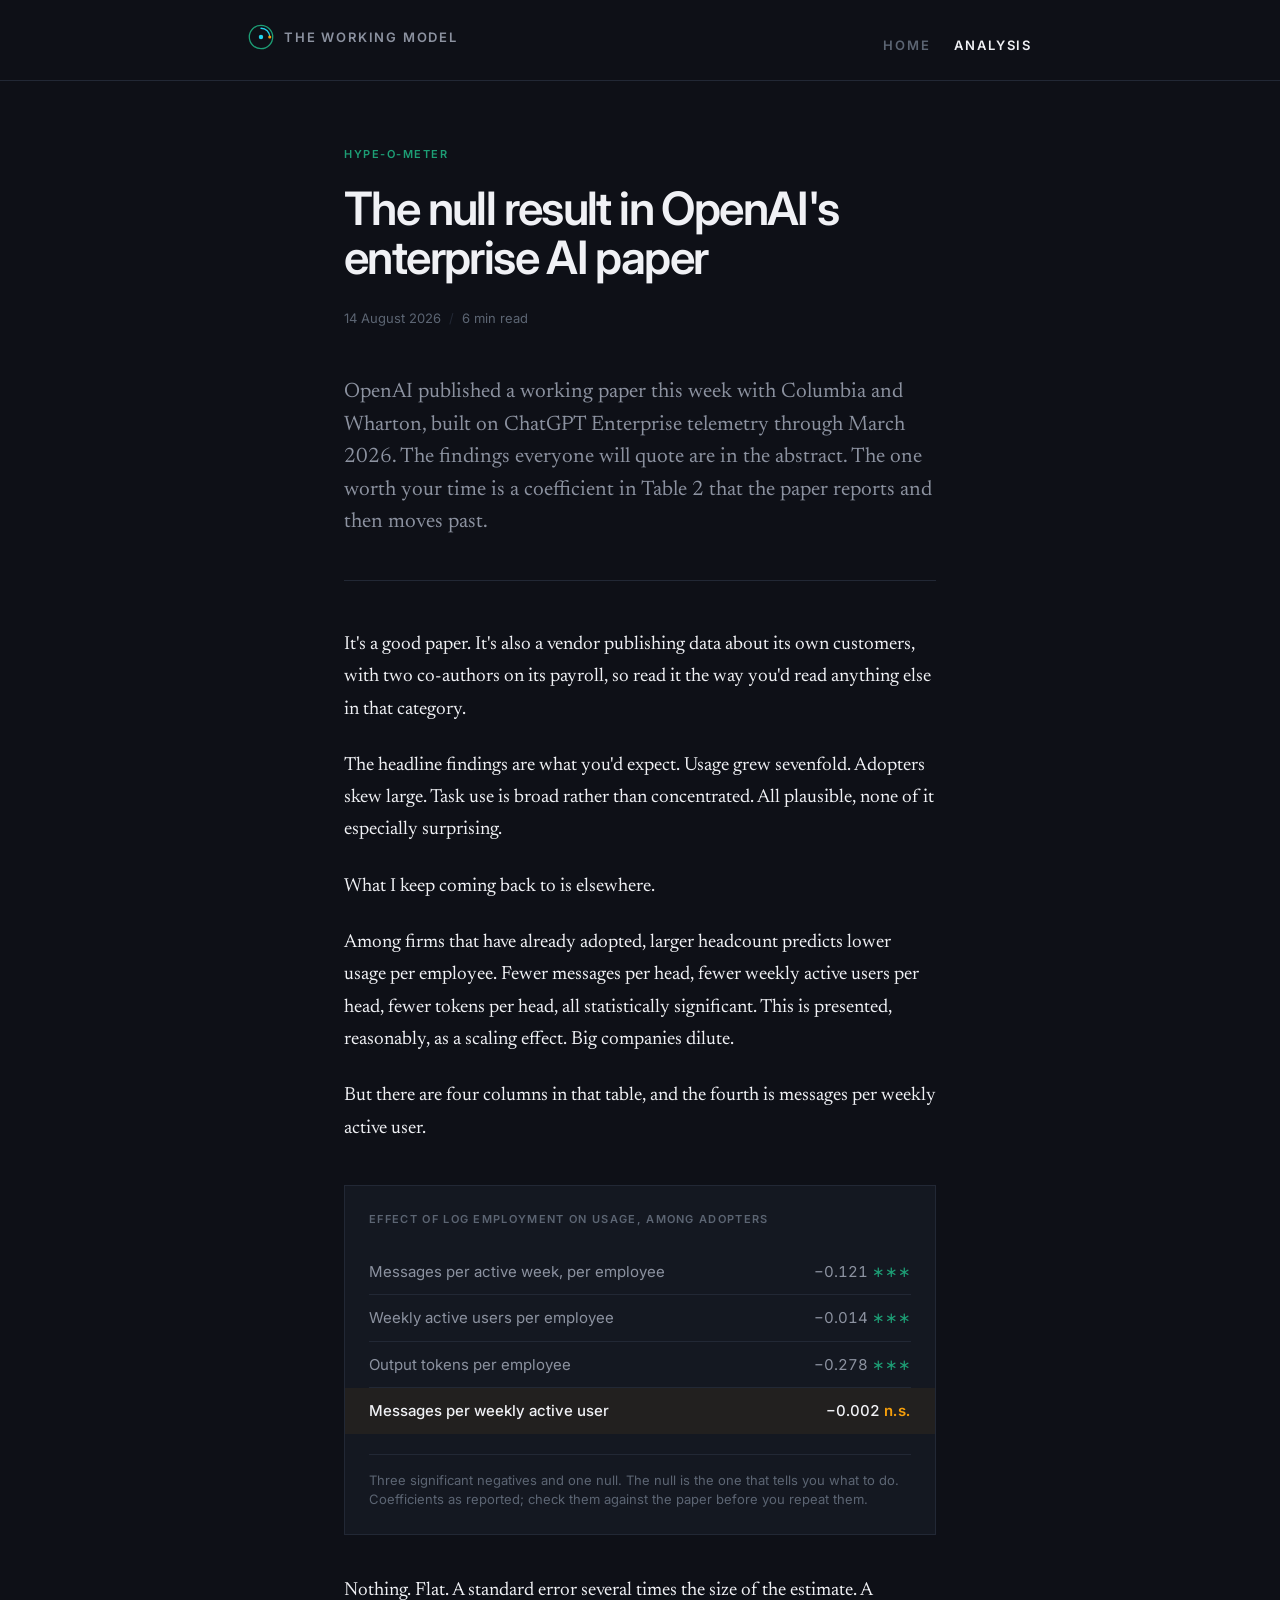
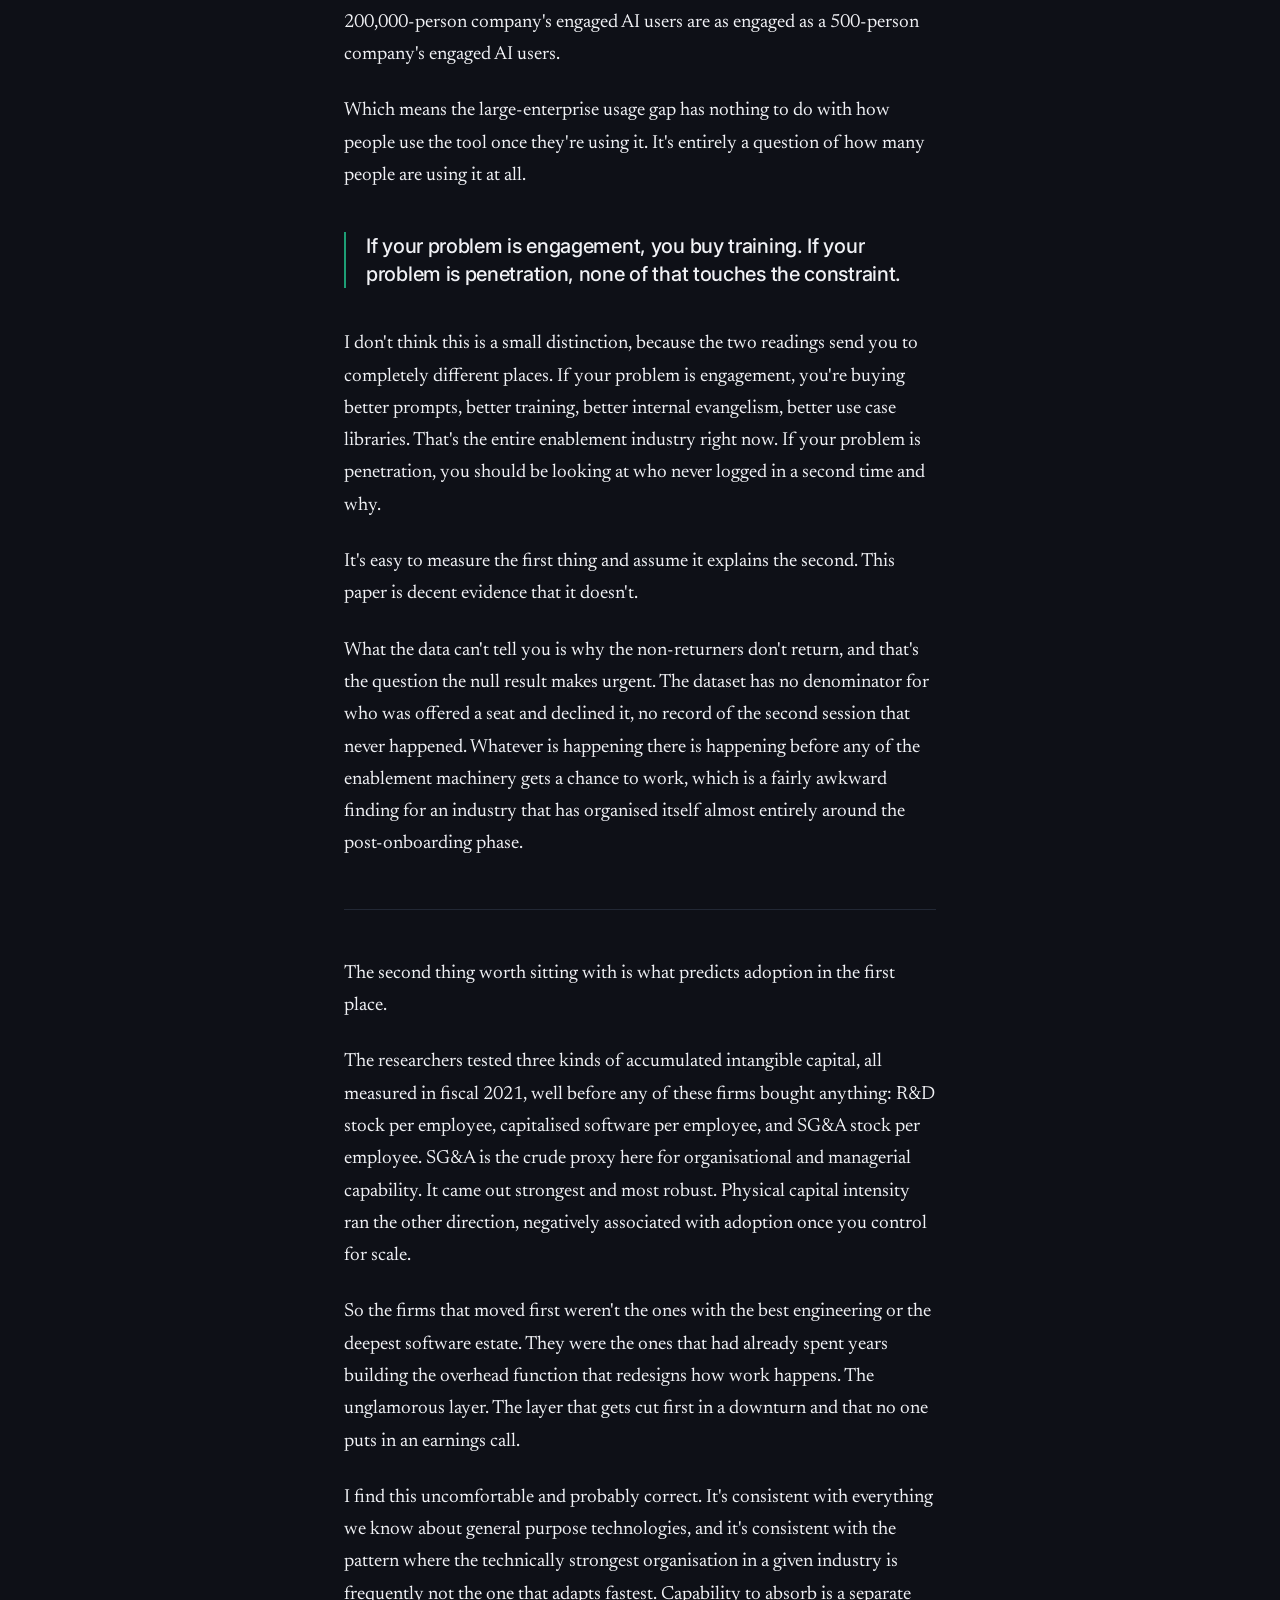
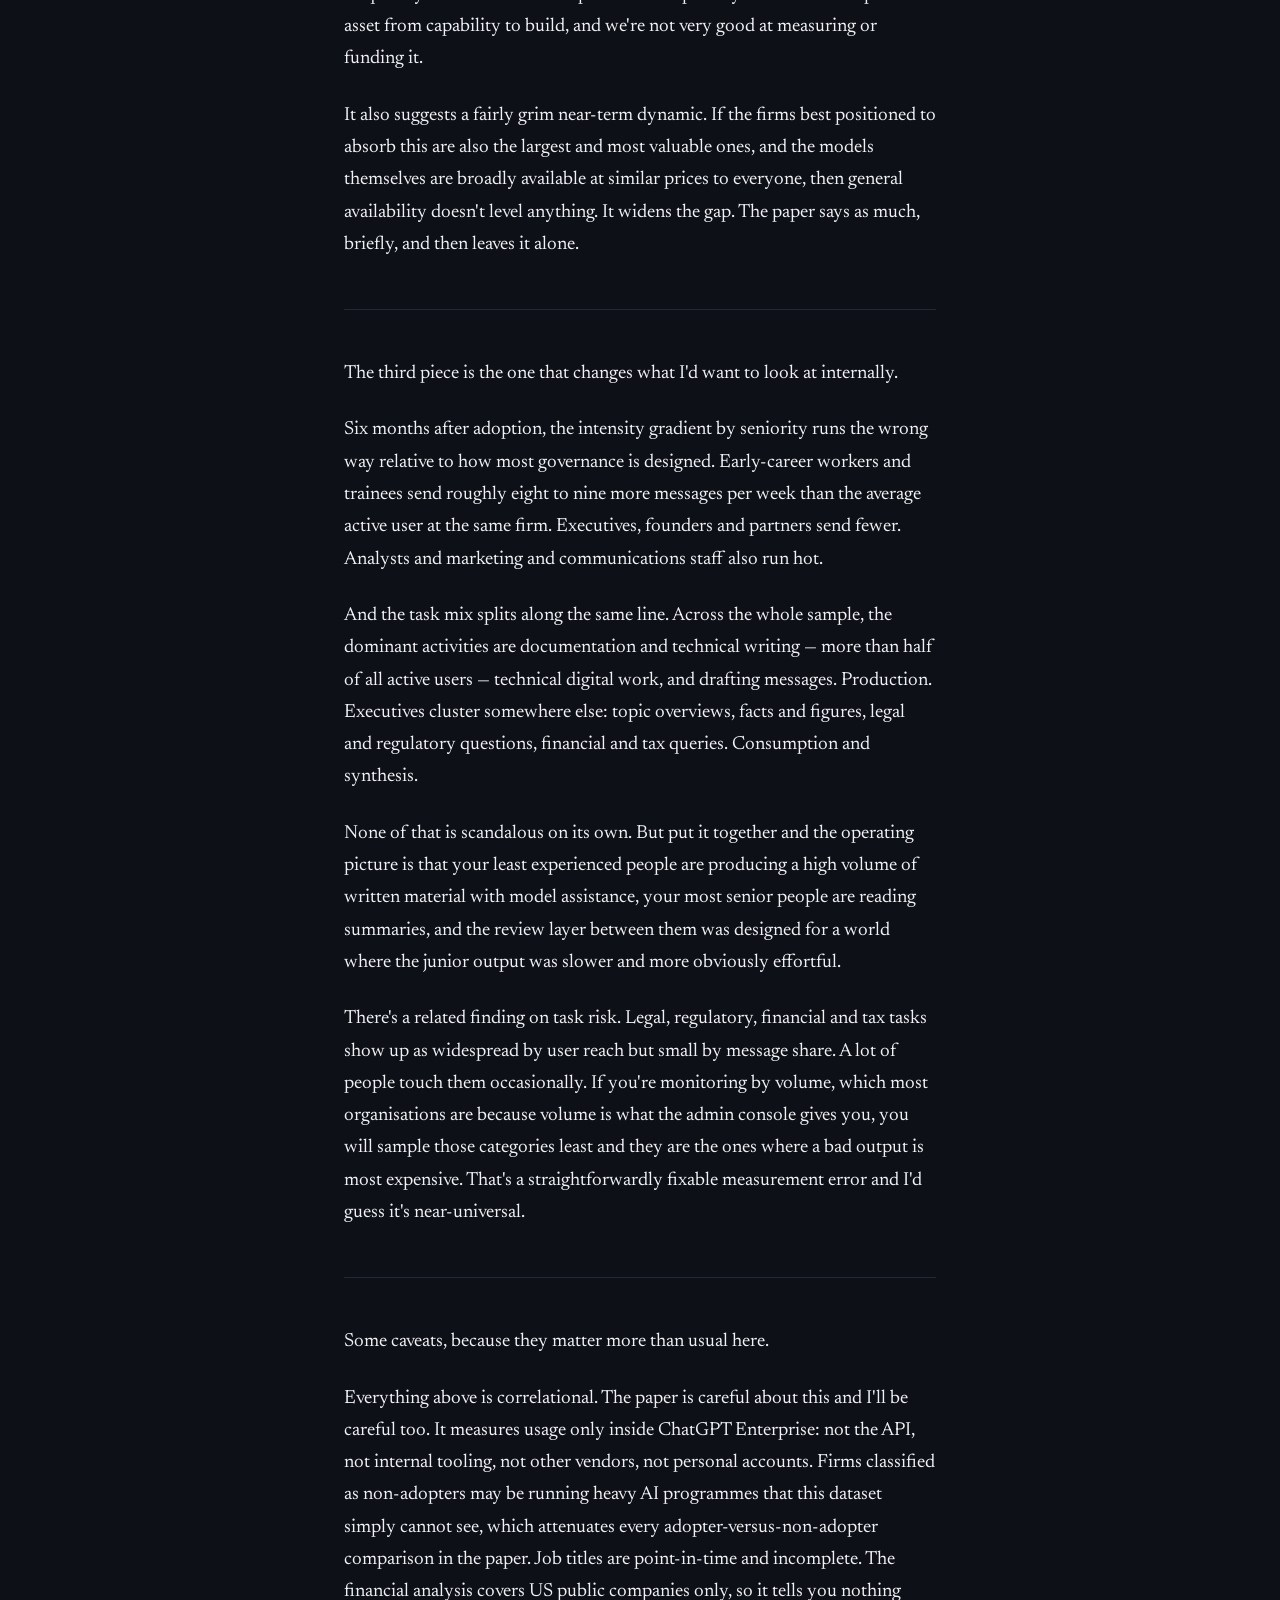
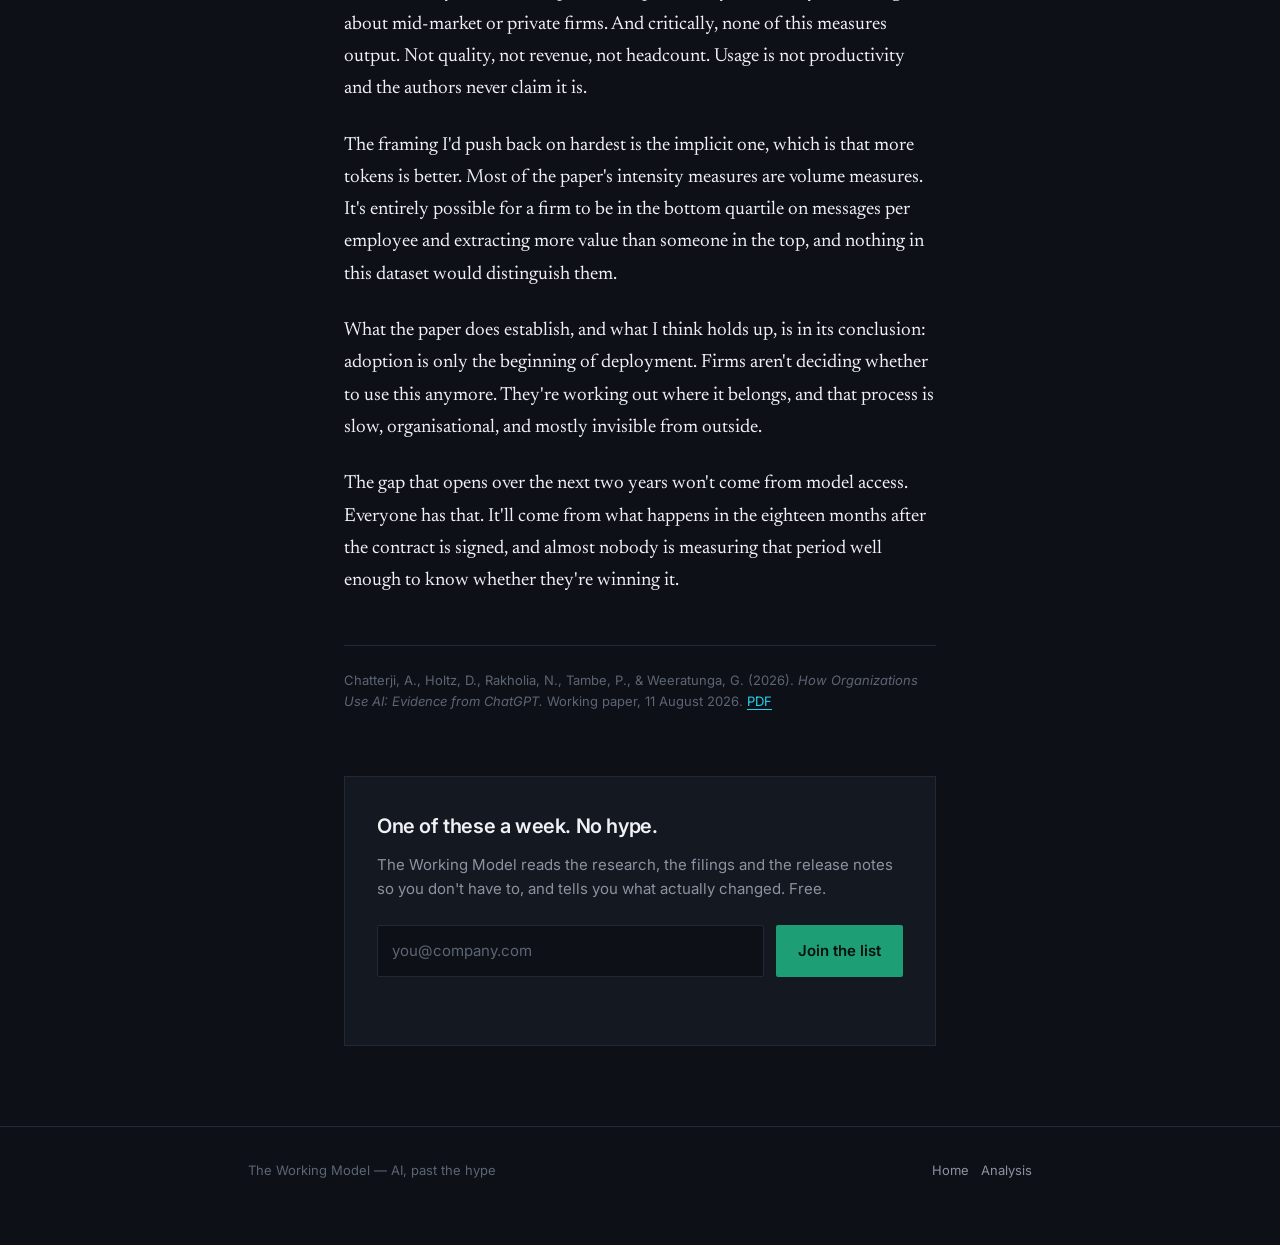
==== analysis/null-result-openai-enterprise-paper/index.html @ 23c71ca1 "Add analysis entry" ====
<!DOCTYPE html>
<html lang="en">
<head>
<meta charset="utf-8">
<meta name="viewport" content="width=device-width, initial-scale=1">

<title>The null result in OpenAI's enterprise AI paper — The Working Model</title>
<meta name="description" content="OpenAI's enterprise telemetry paper reports one coefficient that isn't statistically significant. It's the most useful number in the study.">
<link rel="canonical" href="https://theworkingmodel.co/analysis/null-result-openai-enterprise-paper/">

<meta property="og:type" content="article">
<meta property="og:site_name" content="The Working Model">
<meta property="og:title" content="The null result in OpenAI's enterprise AI paper">
<meta property="og:description" content="OpenAI's enterprise telemetry paper reports one coefficient that isn't statistically significant. It's the most useful number in the study.">
<meta property="og:url" content="https://theworkingmodel.co/analysis/null-result-openai-enterprise-paper/">
<meta property="article:published_time" content="2026-08-14">
<meta name="twitter:card" content="summary_large_image">
<meta name="twitter:title" content="The null result in OpenAI's enterprise AI paper">
<meta name="twitter:description" content="OpenAI's enterprise telemetry paper reports one coefficient that isn't statistically significant. It's the most useful number in the study.">

<link rel="preconnect" href="https://fonts.googleapis.com">
<link rel="preconnect" href="https://fonts.gstatic.com" crossorigin>
<link href="https://fonts.googleapis.com/css2?family=Inter:wght@400;500;600&family=Newsreader:ital,opsz,wght@0,6..72,400;0,6..72,500;1,6..72,400&display=swap" rel="stylesheet">
<link rel="stylesheet" href="../analysis.css">
</head>
<body>

<header class="masthead">
  <div class="wrap">
    <a class="wordmark" href="/">
      <svg class="twm-mark" viewBox="0 0 40 40" fill="none" aria-hidden="true">
        <circle cx="20" cy="20" r="18" stroke="#1D9E75" stroke-width="2"/>
        <circle cx="20" cy="20" r="3.4" fill="#22D3EE"/>
        <path d="M20 6.5 A13.5 13.5 0 0 1 33.5 20" stroke="#22D3EE" stroke-width="2" fill="none" stroke-linecap="round"/>
        <circle cx="33.5" cy="20" r="2.4" fill="#F59E0B"/>
      </svg>
      <span>The Working Model</span>
    </a>
    <nav>
      <a href="/">Home</a>
      <a href="/analysis/" aria-current="page">Analysis</a>
    </nav>
  </div>
</header>

<article>
  <div class="wrap">

    <div class="article-head">
      <p class="eyebrow">Hype-o-meter</p>
      <h1>The null result in OpenAI's enterprise AI paper</h1>
      <p class="byline">
        <span>14 August 2026</span>
        <span class="sep">/</span>
        <span>6 min read</span>
      </p>
    </div>

    <p class="standfirst">OpenAI published a working paper this week with Columbia and Wharton, built on ChatGPT Enterprise telemetry through March 2026. The findings everyone will quote are in the abstract. The one worth your time is a coefficient in Table 2 that the paper reports and then moves past.</p>

    <p>It's a good paper. It's also a vendor publishing data about its own customers, with two co-authors on its payroll, so read it the way you'd read anything else in that category.</p>

    <p>The headline findings are what you'd expect. Usage grew sevenfold. Adopters skew large. Task use is broad rather than concentrated. All plausible, none of it especially surprising.</p>

    <p>What I keep coming back to is elsewhere.</p>

    <p>Among firms that have already adopted, larger headcount predicts lower usage per employee. Fewer messages per head, fewer weekly active users per head, fewer tokens per head, all statistically significant. This is presented, reasonably, as a scaling effect. Big companies dilute.</p>

    <p>But there are four columns in that table, and the fourth is messages per weekly active user.</p>

    <figure class="coef">
      <figcaption class="coef-cap">Effect of log employment on usage, among adopters</figcaption>
      <div class="coef-row">
        <span class="label">Messages per active week, per employee</span>
        <span class="val">&minus;0.121 <span class="star">&lowast;&lowast;&lowast;</span></span>
      </div>
      <div class="coef-row">
        <span class="label">Weekly active users per employee</span>
        <span class="val">&minus;0.014 <span class="star">&lowast;&lowast;&lowast;</span></span>
      </div>
      <div class="coef-row">
        <span class="label">Output tokens per employee</span>
        <span class="val">&minus;0.278 <span class="star">&lowast;&lowast;&lowast;</span></span>
      </div>
      <div class="coef-row null-row">
        <span class="label">Messages per weekly active user</span>
        <span class="val">&minus;0.002 <span class="ns">n.s.</span></span>
      </div>
      <p class="coef-note">Three significant negatives and one null. The null is the one that tells you what to do. Coefficients as reported; check them against the paper before you repeat them.</p>
    </figure>

    <p>Nothing. Flat. A standard error several times the size of the estimate. A 200,000-person company's engaged AI users are as engaged as a 500-person company's engaged AI users.</p>

    <p>Which means the large-enterprise usage gap has nothing to do with how people use the tool once they're using it. It's entirely a question of how many people are using it at all.</p>

    <p class="pull">If your problem is engagement, you buy training. If your problem is penetration, none of that touches the constraint.</p>

    <p>I don't think this is a small distinction, because the two readings send you to completely different places. If your problem is engagement, you're buying better prompts, better training, better internal evangelism, better use case libraries. That's the entire enablement industry right now. If your problem is penetration, you should be looking at who never logged in a second time and why.</p>

    <p>It's easy to measure the first thing and assume it explains the second. This paper is decent evidence that it doesn't.</p>

    <p>What the data can't tell you is why the non-returners don't return, and that's the question the null result makes urgent. The dataset has no denominator for who was offered a seat and declined it, no record of the second session that never happened. Whatever is happening there is happening before any of the enablement machinery gets a chance to work, which is a fairly awkward finding for an industry that has organised itself almost entirely around the post-onboarding phase.</p>

    <hr class="break">

    <p>The second thing worth sitting with is what predicts adoption in the first place.</p>

    <p>The researchers tested three kinds of accumulated intangible capital, all measured in fiscal 2021, well before any of these firms bought anything: R&amp;D stock per employee, capitalised software per employee, and SG&amp;A stock per employee. SG&amp;A is the crude proxy here for organisational and managerial capability. It came out strongest and most robust. Physical capital intensity ran the other direction, negatively associated with adoption once you control for scale.</p>

    <p>So the firms that moved first weren't the ones with the best engineering or the deepest software estate. They were the ones that had already spent years building the overhead function that redesigns how work happens. The unglamorous layer. The layer that gets cut first in a downturn and that no one puts in an earnings call.</p>

    <p>I find this uncomfortable and probably correct. It's consistent with everything we know about general purpose technologies, and it's consistent with the pattern where the technically strongest organisation in a given industry is frequently not the one that adapts fastest. Capability to absorb is a separate asset from capability to build, and we're not very good at measuring or funding it.</p>

    <p>It also suggests a fairly grim near-term dynamic. If the firms best positioned to absorb this are also the largest and most valuable ones, and the models themselves are broadly available at similar prices to everyone, then general availability doesn't level anything. It widens the gap. The paper says as much, briefly, and then leaves it alone.</p>

    <hr class="break">

    <p>The third piece is the one that changes what I'd want to look at internally.</p>

    <p>Six months after adoption, the intensity gradient by seniority runs the wrong way relative to how most governance is designed. Early-career workers and trainees send roughly eight to nine more messages per week than the average active user at the same firm. Executives, founders and partners send fewer. Analysts and marketing and communications staff also run hot.</p>

    <p>And the task mix splits along the same line. Across the whole sample, the dominant activities are documentation and technical writing — more than half of all active users — technical digital work, and drafting messages. Production. Executives cluster somewhere else: topic overviews, facts and figures, legal and regulatory questions, financial and tax queries. Consumption and synthesis.</p>

    <p>None of that is scandalous on its own. But put it together and the operating picture is that your least experienced people are producing a high volume of written material with model assistance, your most senior people are reading summaries, and the review layer between them was designed for a world where the junior output was slower and more obviously effortful.</p>

    <p>There's a related finding on task risk. Legal, regulatory, financial and tax tasks show up as widespread by user reach but small by message share. A lot of people touch them occasionally. If you're monitoring by volume, which most organisations are because volume is what the admin console gives you, you will sample those categories least and they are the ones where a bad output is most expensive. That's a straightforwardly fixable measurement error and I'd guess it's near-universal.</p>

    <hr class="break">

    <p>Some caveats, because they matter more than usual here.</p>

    <p>Everything above is correlational. The paper is careful about this and I'll be careful too. It measures usage only inside ChatGPT Enterprise: not the API, not internal tooling, not other vendors, not personal accounts. Firms classified as non-adopters may be running heavy AI programmes that this dataset simply cannot see, which attenuates every adopter-versus-non-adopter comparison in the paper. Job titles are point-in-time and incomplete. The financial analysis covers US public companies only, so it tells you nothing about mid-market or private firms. And critically, none of this measures output. Not quality, not revenue, not headcount. Usage is not productivity and the authors never claim it is.</p>

    <p>The framing I'd push back on hardest is the implicit one, which is that more tokens is better. Most of the paper's intensity measures are volume measures. It's entirely possible for a firm to be in the bottom quartile on messages per employee and extracting more value than someone in the top, and nothing in this dataset would distinguish them.</p>

    <p>What the paper does establish, and what I think holds up, is in its conclusion: adoption is only the beginning of deployment. Firms aren't deciding whether to use this anymore. They're working out where it belongs, and that process is slow, organisational, and mostly invisible from outside.</p>

    <p>The gap that opens over the next two years won't come from model access. Everyone has that. It'll come from what happens in the eighteen months after the contract is signed, and almost nobody is measuring that period well enough to know whether they're winning it.</p>

    <p class="source-note">
      Chatterji, A., Holtz, D., Rakholia, N., Tambe, P., &amp; Weeratunga, G. (2026).
      <em>How Organizations Use AI: Evidence from ChatGPT.</em> Working paper, 11 August 2026.
      <a href="https://cdn.openai.com/pdf/how-organizations-use-chatgpt.pdf">PDF</a>
    </p>

    <!-- ============ WAITLIST ============ -->
    <section class="waitlist" aria-labelledby="wl-h">
      <h2 id="wl-h">One of these a week. No hype.</h2>
      <p>The Working Model reads the research, the filings and the release notes so you don't have to, and tells you what actually changed. Free.</p>
      <div class="fields">
        <label class="hp" for="wl-company">Company</label>
        <input class="hp" id="wl-company" type="text" name="_gotcha" tabindex="-1" autocomplete="off">
        <label class="hp" for="wl-email">Email address</label>
        <input id="wl-email" type="email" placeholder="you@company.com" autocomplete="email" required>
        <button id="wl-btn" type="button">Join the list</button>
      </div>
      <p class="status" id="wl-status" role="status" aria-live="polite"></p>
    </section>

  </div>
</article>

<footer class="site-footer">
  <div class="wrap">
    <span>The Working Model — AI, past the hype</span>
    <span><a href="/">Home</a> &nbsp; <a href="/analysis/">Analysis</a></span>
  </div>
</footer>

<script>
// Same Formspree endpoint as the landing page.
var FORMSPREE_ID = "mqeovejw";

(function () {
  var btn    = document.getElementById('wl-btn');
  var email  = document.getElementById('wl-email');
  var gotcha = document.getElementById('wl-company');
  var status = document.getElementById('wl-status');

  function say(msg, state) {
    status.textContent = msg;
    if (state) { status.setAttribute('data-state', state); }
    else { status.removeAttribute('data-state'); }
  }

  function submit() {
    if (gotcha.value) { return; }
    if (!email.checkValidity()) {
      say('Enter a valid email address.', 'error');
      email.focus();
      return;
    }
    btn.disabled = true;
    say('Sending…');

    fetch('https://formspree.io/f/' + FORMSPREE_ID, {
      method: 'POST',
      headers: { 'Accept': 'application/json', 'Content-Type': 'application/json' },
      body: JSON.stringify({
        email: email.value,
        source: 'analysis: null-result-openai-enterprise-paper'
      })
    })
    .then(function (r) {
      if (!r.ok) { throw new Error('bad status'); }
      say('You\u2019re on the list. Check your inbox to confirm.');
      email.value = '';
    })
    .catch(function () {
      btn.disabled = false;
      say('That didn\u2019t send. Try again in a moment.', 'error');
    });
  }

  btn.addEventListener('click', submit);
  email.addEventListener('keydown', function (e) {
    if (e.key === 'Enter') { e.preventDefault(); submit(); }
  });
})();
</script>

</body>
</html>
---- analysis/analysis.css ----
/* The Working Model — analysis section styles
   Palette locked to the landing page. Do not drift.
   bg #0E1017 · teal #1D9E75 · cyan #22D3EE · amber #F59E0B · text #F0F1F5 */

:root {
  --bg:        #0E1017;
  --bg-raised: #141821;
  --rule:      #222835;
  --teal:      #1D9E75;
  --cyan:      #22D3EE;
  --amber:     #F59E0B;
  --text:      #F0F1F5;
  --muted:     #8C92A0;
  --faint:     #5C6573;

  --ui:    "Inter", -apple-system, BlinkMacSystemFont, "Segoe UI", sans-serif;
  --prose: "Newsreader", Georgia, "Times New Roman", serif;

  --measure: 40rem;
}

*, *::before, *::after { box-sizing: border-box; }

html { -webkit-text-size-adjust: 100%; }

body {
  margin: 0;
  background: var(--bg);
  color: var(--text);
  font-family: var(--prose);
  font-size: 1.1875rem;
  line-height: 1.7;
  -webkit-font-smoothing: antialiased;
}

a { color: var(--cyan); text-decoration-thickness: 1px; text-underline-offset: 3px; }
a:hover { color: var(--text); }

:focus-visible {
  outline: 2px solid var(--cyan);
  outline-offset: 3px;
  border-radius: 2px;
}

.wrap {
  width: 100%;
  max-width: var(--measure);
  margin-inline: auto;
  padding-inline: 1.5rem;
}

/* ---------- masthead ---------- */

.masthead {
  border-bottom: 1px solid var(--rule);
  padding: 1.5rem 0;
  margin-bottom: 4rem;
}
.masthead .wrap {
  display: flex;
  align-items: baseline;
  justify-content: space-between;
  gap: 1rem;
  max-width: 52rem;
}
.wordmark {
  font-family: var(--ui);
  font-size: .8125rem;
  font-weight: 600;
  letter-spacing: .14em;
  text-transform: uppercase;
  color: var(--muted);
  text-decoration: none;
  display: flex;
  align-items: center;
  gap: .625rem;
}
.wordmark:hover { color: var(--text); }
.twm-mark { width: 26px; height: 26px; flex: 0 0 auto; }
.masthead nav {
  font-family: var(--ui);
  font-size: .8125rem;
  font-weight: 600;
  letter-spacing: .14em;
  text-transform: uppercase;
  display: flex;
  gap: 1.5rem;
}
.masthead nav a { color: var(--faint); text-decoration: none; }
.masthead nav a:hover, .masthead nav a[aria-current="page"] { color: var(--text); }

/* ---------- shared type ---------- */

.eyebrow {
  font-family: var(--ui);
  font-size: .6875rem;
  font-weight: 600;
  letter-spacing: .14em;
  text-transform: uppercase;
  color: var(--teal);
  margin: 0 0 1.25rem;
}

/* ---------- index ---------- */

.index-head { margin-bottom: 3.5rem; }
.index-head h1 {
  font-family: var(--ui);
  font-size: clamp(2rem, 6vw, 2.75rem);
  font-weight: 600;
  letter-spacing: -.03em;
  line-height: 1.1;
  margin: 0 0 1rem;
}
.index-head p {
  color: var(--muted);
  font-size: 1.125rem;
  margin: 0;
  max-width: 34rem;
}

.post-list { list-style: none; margin: 0; padding: 0; }
.post-list li { border-top: 1px solid var(--rule); }
.post-list li:last-child { border-bottom: 1px solid var(--rule); }

.post-link {
  display: block;
  padding: 2rem 0;
  text-decoration: none;
  color: inherit;
}
.post-link:hover { color: inherit; }
.post-link .meta {
  font-family: var(--ui);
  font-size: .75rem;
  font-weight: 500;
  letter-spacing: .06em;
  text-transform: uppercase;
  color: var(--faint);
  margin-bottom: .75rem;
}
.post-link .meta .seg { color: var(--amber); }
.post-link h2 {
  font-family: var(--ui);
  font-size: 1.5rem;
  font-weight: 600;
  letter-spacing: -.02em;
  line-height: 1.25;
  margin: 0 0 .625rem;
  transition: color .15s ease;
}
.post-link:hover h2 { color: var(--cyan); }
.post-link p {
  margin: 0;
  color: var(--muted);
  font-size: 1.0625rem;
  line-height: 1.6;
}

/* ---------- article ---------- */

.article-head { margin-bottom: 3rem; }
.article-head h1 {
  font-family: var(--ui);
  font-size: clamp(2rem, 6.5vw, 2.875rem);
  font-weight: 600;
  letter-spacing: -.035em;
  line-height: 1.08;
  margin: 0 0 1.5rem;
}
.byline {
  font-family: var(--ui);
  font-size: .8125rem;
  color: var(--faint);
  display: flex;
  flex-wrap: wrap;
  gap: .5rem;
  align-items: center;
}
.byline .sep { color: var(--rule); }

.standfirst {
  font-size: 1.3125rem;
  line-height: 1.55;
  color: var(--muted);
  margin: 0 0 3rem;
  padding-bottom: 2.5rem;
  border-bottom: 1px solid var(--rule);
}

article p { margin: 0 0 1.5rem; }


hr.break {
  border: 0;
  height: 1px;
  background: var(--rule);
  margin: 3rem 0;
}

.pull {
  font-family: var(--ui);
  font-size: 1.25rem;
  font-weight: 500;
  line-height: 1.4;
  letter-spacing: -.015em;
  color: var(--text);
  border-left: 2px solid var(--teal);
  padding-left: 1.25rem;
  margin: 2.5rem 0;
}

/* ---------- the signature: the coefficient table ---------- */

.coef {
  font-family: var(--ui);
  border: 1px solid var(--rule);
  background: var(--bg-raised);
  padding: 1.5rem;
  margin: 2.5rem 0;
}
.coef-cap {
  font-size: .6875rem;
  font-weight: 600;
  letter-spacing: .12em;
  text-transform: uppercase;
  color: var(--faint);
  margin-bottom: 1.25rem;
}
.coef-row {
  display: flex;
  justify-content: space-between;
  align-items: baseline;
  gap: 1rem;
  padding: .625rem 0;
  font-size: .9375rem;
  border-bottom: 1px solid var(--rule);
}
.coef-row:last-of-type { border-bottom: 0; }
.coef-row .label { color: var(--muted); }
.coef-row .val {
  font-variant-numeric: tabular-nums;
  white-space: nowrap;
  color: var(--muted);
}
.coef-row .val .star { color: var(--teal); }
.coef-row.null-row .label,
.coef-row.null-row .val { color: var(--text); font-weight: 500; }
.coef-row.null-row { background: rgba(245,158,11,.06); margin-inline: -1.5rem; padding-inline: 1.5rem; }
.coef-row.null-row .val .ns {
  color: var(--amber);
  font-weight: 600;
  letter-spacing: .04em;
}
.coef-note {
  font-size: .8125rem;
  line-height: 1.5;
  color: var(--faint);
  margin: 1.25rem 0 0;
  padding-top: 1rem;
  border-top: 1px solid var(--rule);
}

/* ---------- waitlist ---------- */

.waitlist {
  border: 1px solid var(--rule);
  background: var(--bg-raised);
  padding: 2rem;
  margin: 4rem 0 0;
  font-family: var(--ui);
}
.waitlist h2 {
  font-size: 1.25rem;
  font-weight: 600;
  letter-spacing: -.02em;
  margin: 0 0 .625rem;
}
.waitlist p {
  font-size: .9375rem;
  line-height: 1.6;
  color: var(--muted);
  margin: 0 0 1.5rem;
  font-family: var(--ui);
}
.waitlist .fields { display: flex; flex-wrap: wrap; gap: .75rem; }
.waitlist input[type=email] {
  flex: 1 1 16rem;
  min-width: 0;
  background: var(--bg);
  border: 1px solid var(--rule);
  color: var(--text);
  font: inherit;
  font-size: .9375rem;
  padding: .75rem .875rem;
  border-radius: 2px;
}
.waitlist input[type=email]::placeholder { color: var(--faint); }
.waitlist input[type=email]:focus { border-color: var(--teal); outline: none; }
.waitlist button {
  background: var(--teal);
  color: #06120D;
  border: 0;
  font: inherit;
  font-size: .9375rem;
  font-weight: 600;
  padding: .75rem 1.375rem;
  border-radius: 2px;
  cursor: pointer;
  transition: background .15s ease;
}
.waitlist button:hover { background: #23B686; }
.waitlist .hp { position: absolute; left: -9999px; }
.waitlist .status {
  font-size: .875rem;
  margin: 1rem 0 0;
  min-height: 1.25rem;
  color: var(--teal);
}
.waitlist .status[data-state="error"] { color: var(--amber); }

/* ---------- footer ---------- */

.site-footer {
  border-top: 1px solid var(--rule);
  margin-top: 5rem;
  padding: 2rem 0 4rem;
  font-family: var(--ui);
  font-size: .8125rem;
  color: var(--faint);
}
.site-footer .wrap { max-width: 52rem; display: flex; justify-content: space-between; flex-wrap: wrap; gap: 1rem; }
.site-footer a { color: var(--muted); text-decoration: none; }
.site-footer a:hover { color: var(--text); }

.source-note {
  font-family: var(--ui);
  font-size: .8125rem;
  line-height: 1.6;
  color: var(--faint);
  border-top: 1px solid var(--rule);
  margin-top: 3rem;
  padding-top: 1.5rem;
}

@media (max-width: 640px) {
  body { font-size: 1.125rem; }
  .masthead { margin-bottom: 2.5rem; }
  .coef-row { flex-direction: column; gap: .125rem; }
  .coef-row.null-row { margin-inline: -1rem; padding-inline: 1rem; }
  .coef { padding: 1.25rem; }
  .waitlist { padding: 1.5rem; }
}

@media (prefers-reduced-motion: reduce) {
  *, *::before, *::after { animation: none !important; transition: none !important; }
}
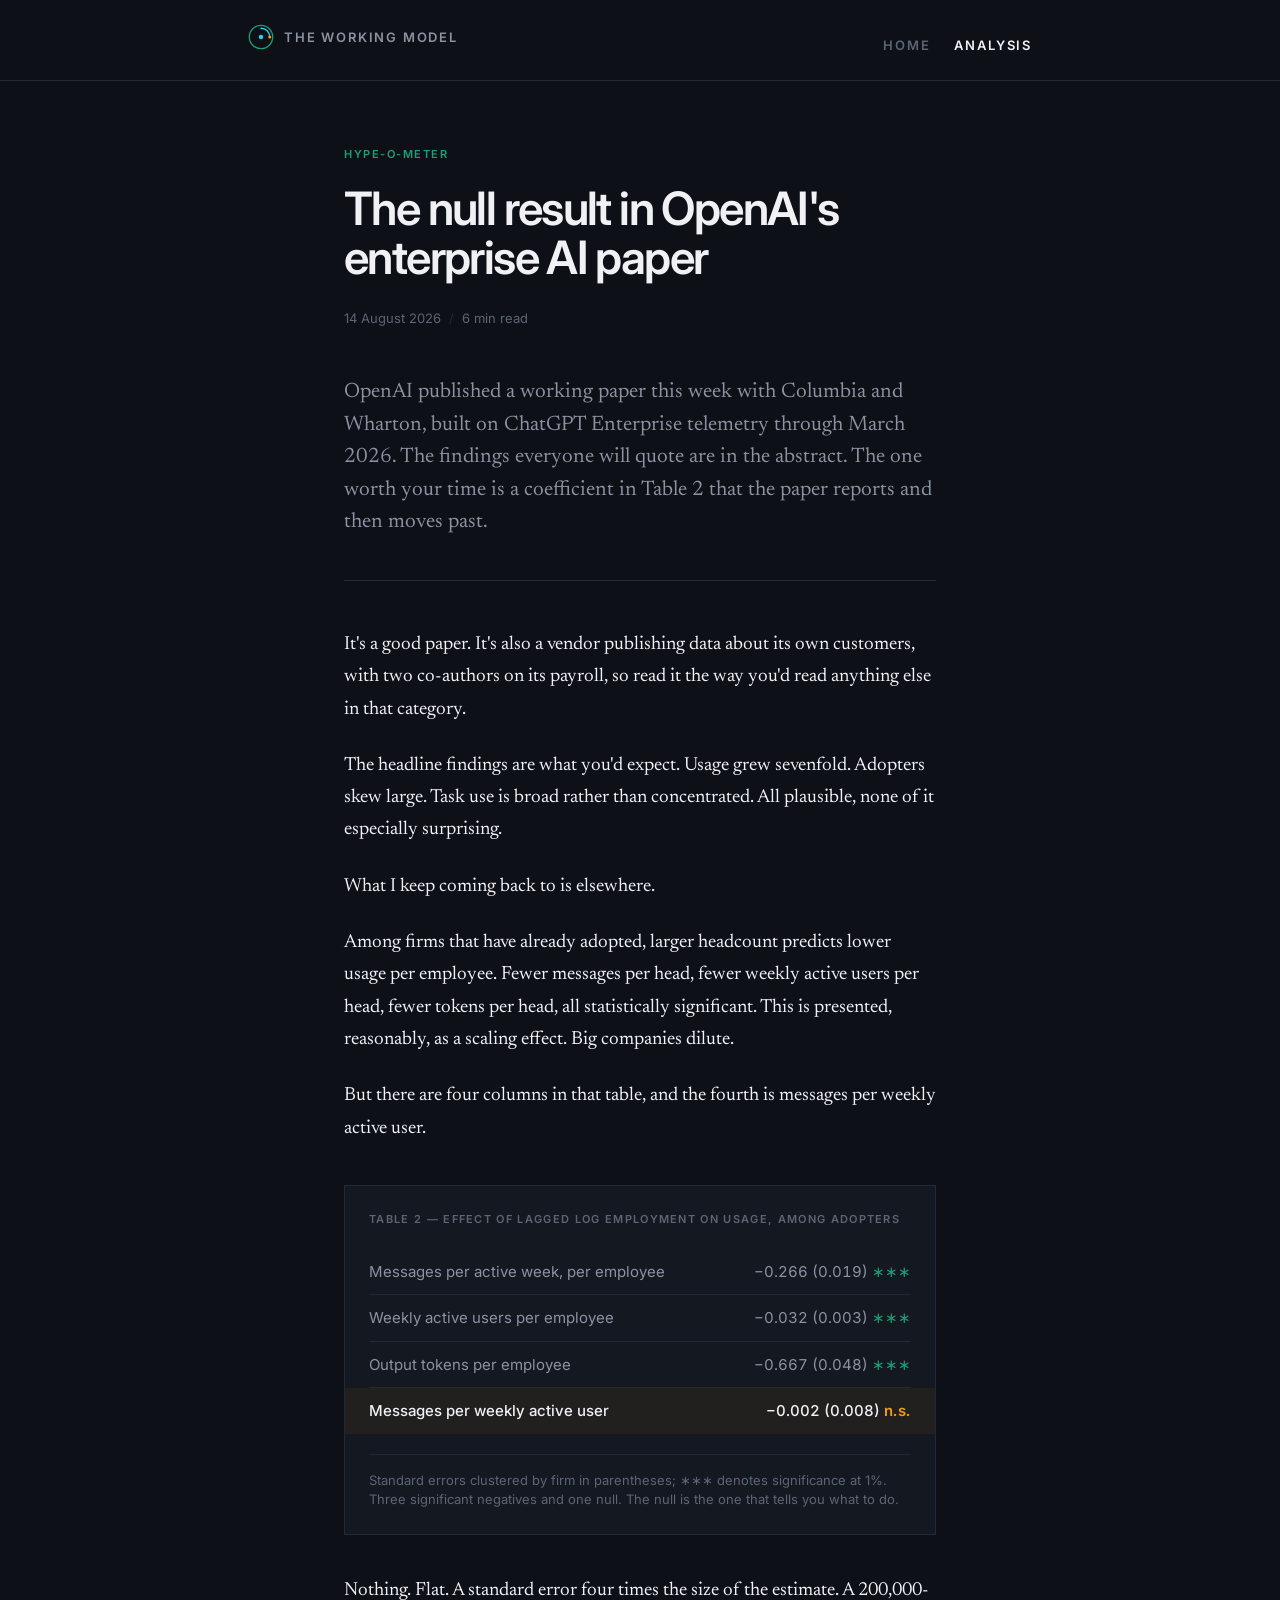
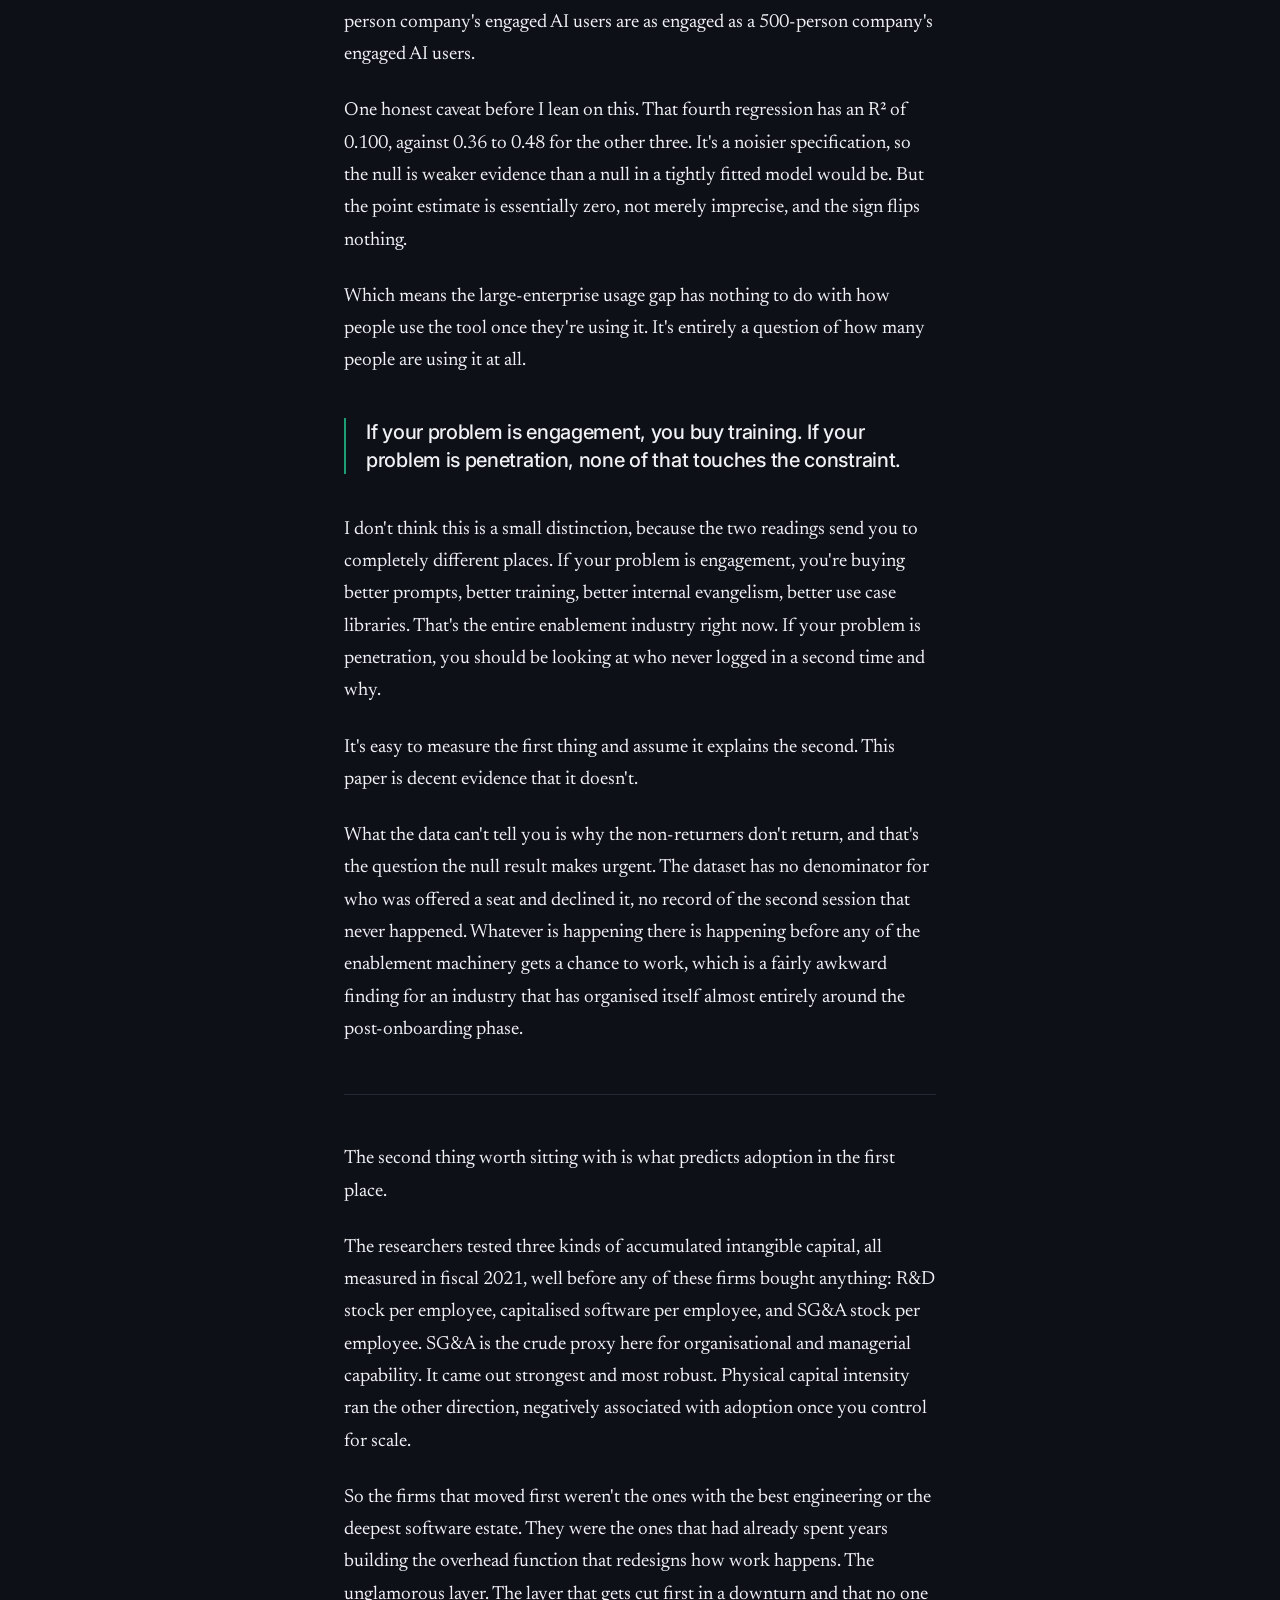
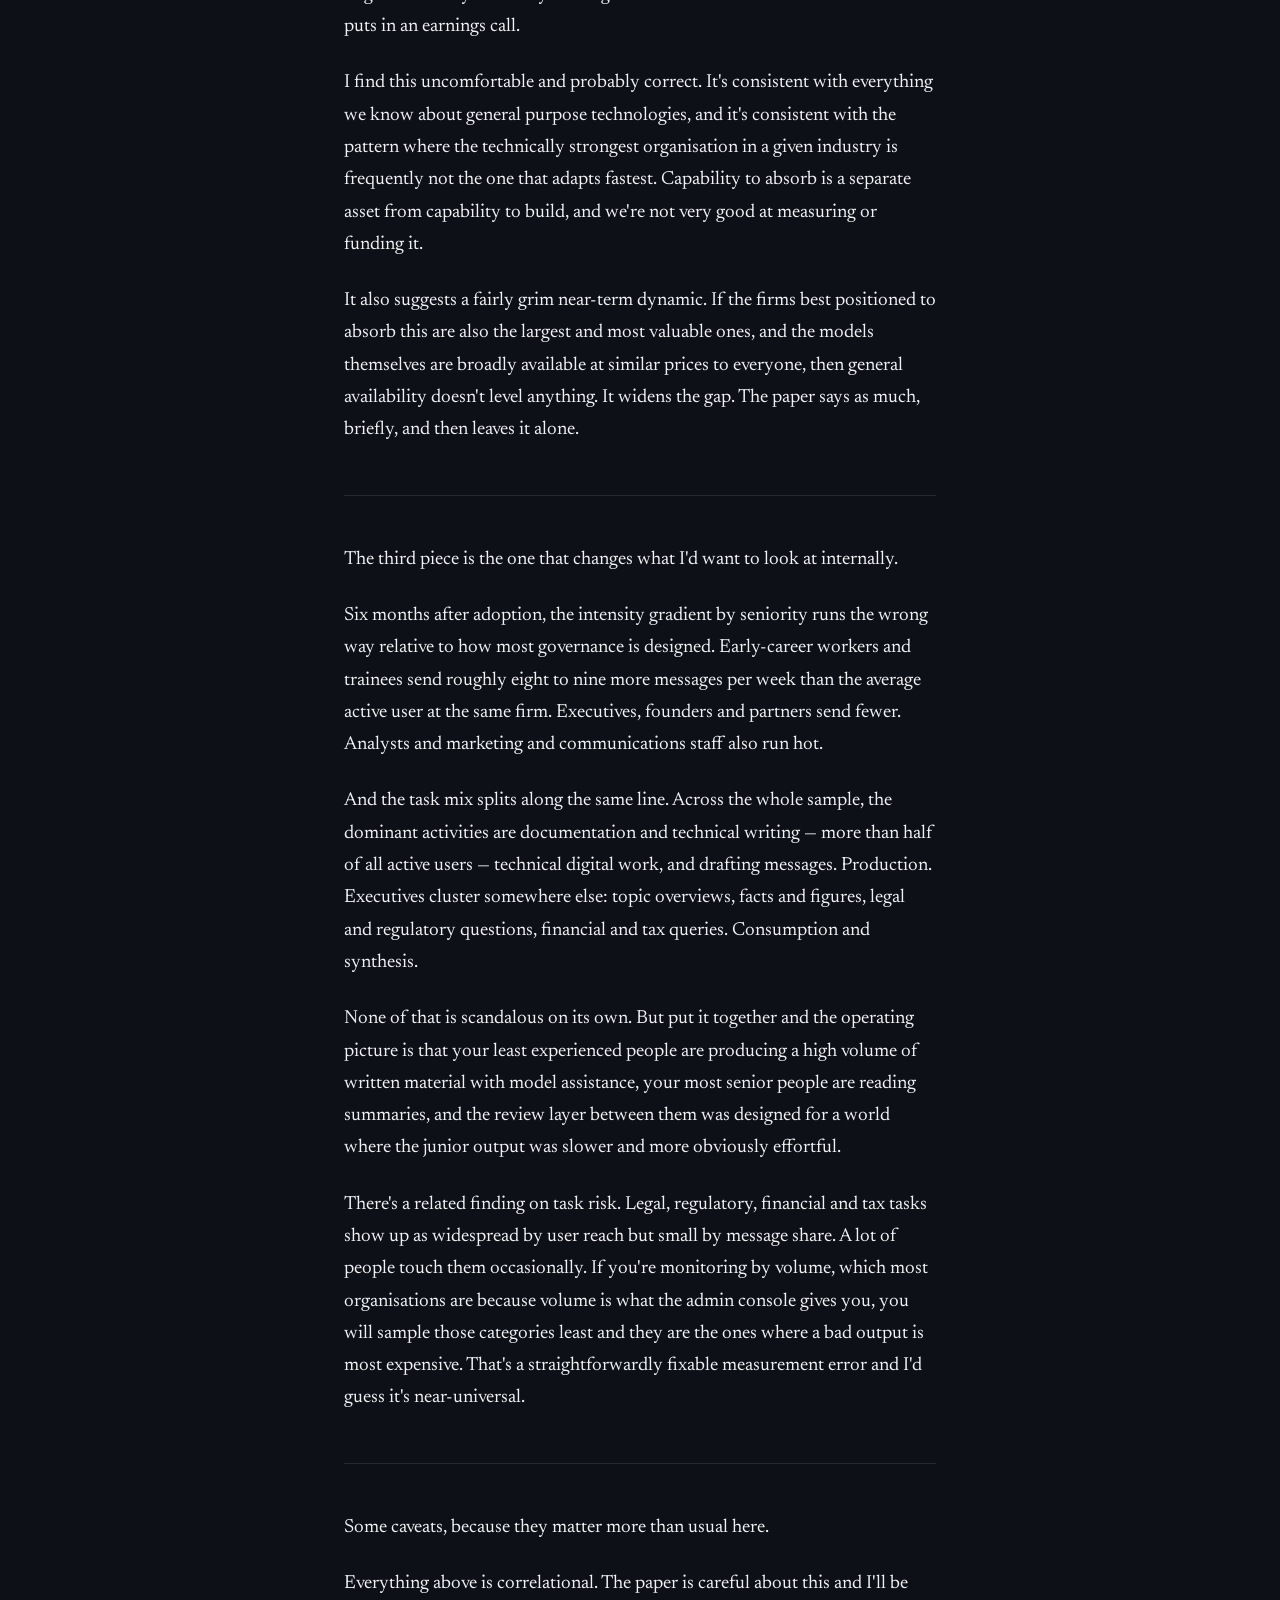
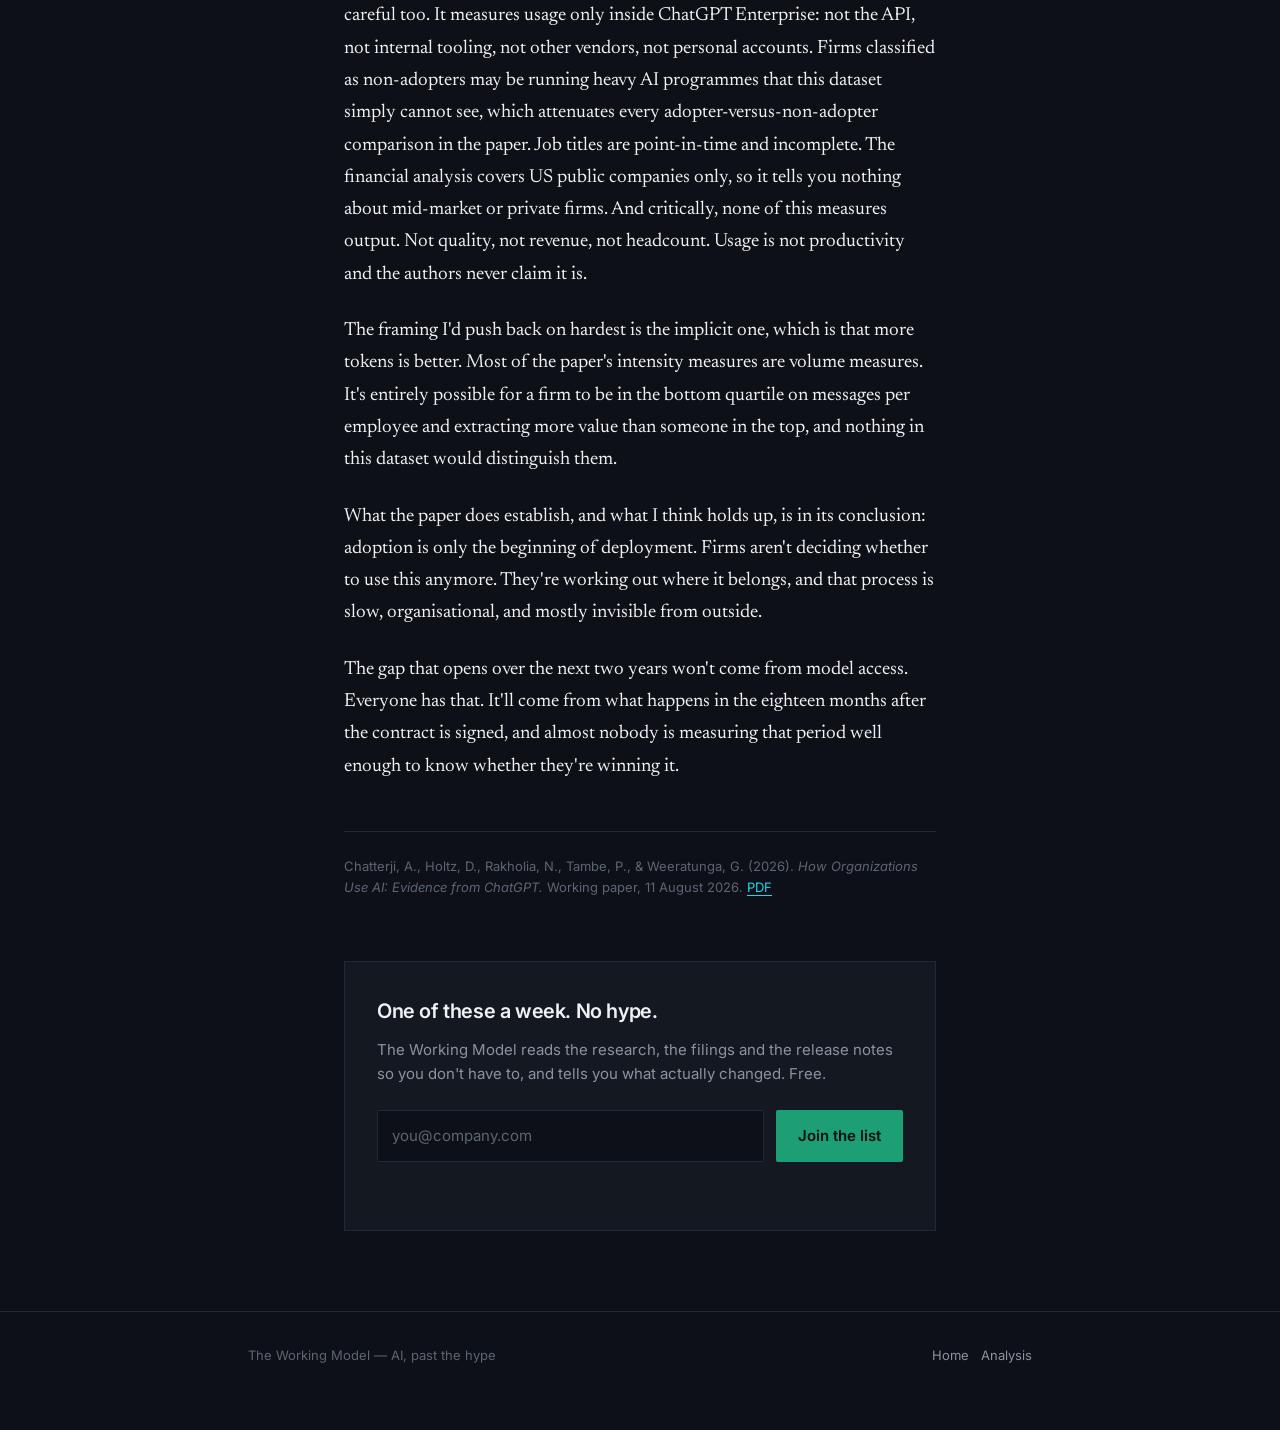
==== commit 84295c6d: "Update index.html" ====
--- a/analysis/null-result-openai-enterprise-paper/index.html
+++ b/analysis/null-result-openai-enterprise-paper/index.html
@@ -69,27 +69,29 @@
     <p>But there are four columns in that table, and the fourth is messages per weekly active user.</p>
 
     <figure class="coef">
-      <figcaption class="coef-cap">Effect of log employment on usage, among adopters</figcaption>
+      <figcaption class="coef-cap">Table 2 — effect of lagged log employment on usage, among adopters</figcaption>
       <div class="coef-row">
         <span class="label">Messages per active week, per employee</span>
-        <span class="val">&minus;0.121 <span class="star">&lowast;&lowast;&lowast;</span></span>
+        <span class="val">&minus;0.266 (0.019) <span class="star">&lowast;&lowast;&lowast;</span></span>
       </div>
       <div class="coef-row">
         <span class="label">Weekly active users per employee</span>
-        <span class="val">&minus;0.014 <span class="star">&lowast;&lowast;&lowast;</span></span>
+        <span class="val">&minus;0.032 (0.003) <span class="star">&lowast;&lowast;&lowast;</span></span>
       </div>
       <div class="coef-row">
         <span class="label">Output tokens per employee</span>
-        <span class="val">&minus;0.278 <span class="star">&lowast;&lowast;&lowast;</span></span>
+        <span class="val">&minus;0.667 (0.048) <span class="star">&lowast;&lowast;&lowast;</span></span>
       </div>
       <div class="coef-row null-row">
         <span class="label">Messages per weekly active user</span>
-        <span class="val">&minus;0.002 <span class="ns">n.s.</span></span>
-      </div>
-      <p class="coef-note">Three significant negatives and one null. The null is the one that tells you what to do. Coefficients as reported; check them against the paper before you repeat them.</p>
+        <span class="val">&minus;0.002 (0.008) <span class="ns">n.s.</span></span>
+      </div>
+      <p class="coef-note">Standard errors clustered by firm in parentheses; &lowast;&lowast;&lowast; denotes significance at 1%. Three significant negatives and one null. The null is the one that tells you what to do.</p>
     </figure>
 
-    <p>Nothing. Flat. A standard error several times the size of the estimate. A 200,000-person company's engaged AI users are as engaged as a 500-person company's engaged AI users.</p>
+    <p>Nothing. Flat. A standard error four times the size of the estimate. A 200,000-person company's engaged AI users are as engaged as a 500-person company's engaged AI users.</p>
+
+    <p>One honest caveat before I lean on this. That fourth regression has an R&sup2; of 0.100, against 0.36 to 0.48 for the other three. It's a noisier specification, so the null is weaker evidence than a null in a tightly fitted model would be. But the point estimate is essentially zero, not merely imprecise, and the sign flips nothing.</p>
 
     <p>Which means the large-enterprise usage gap has nothing to do with how people use the tool once they're using it. It's entirely a question of how many people are using it at all.</p>
 
